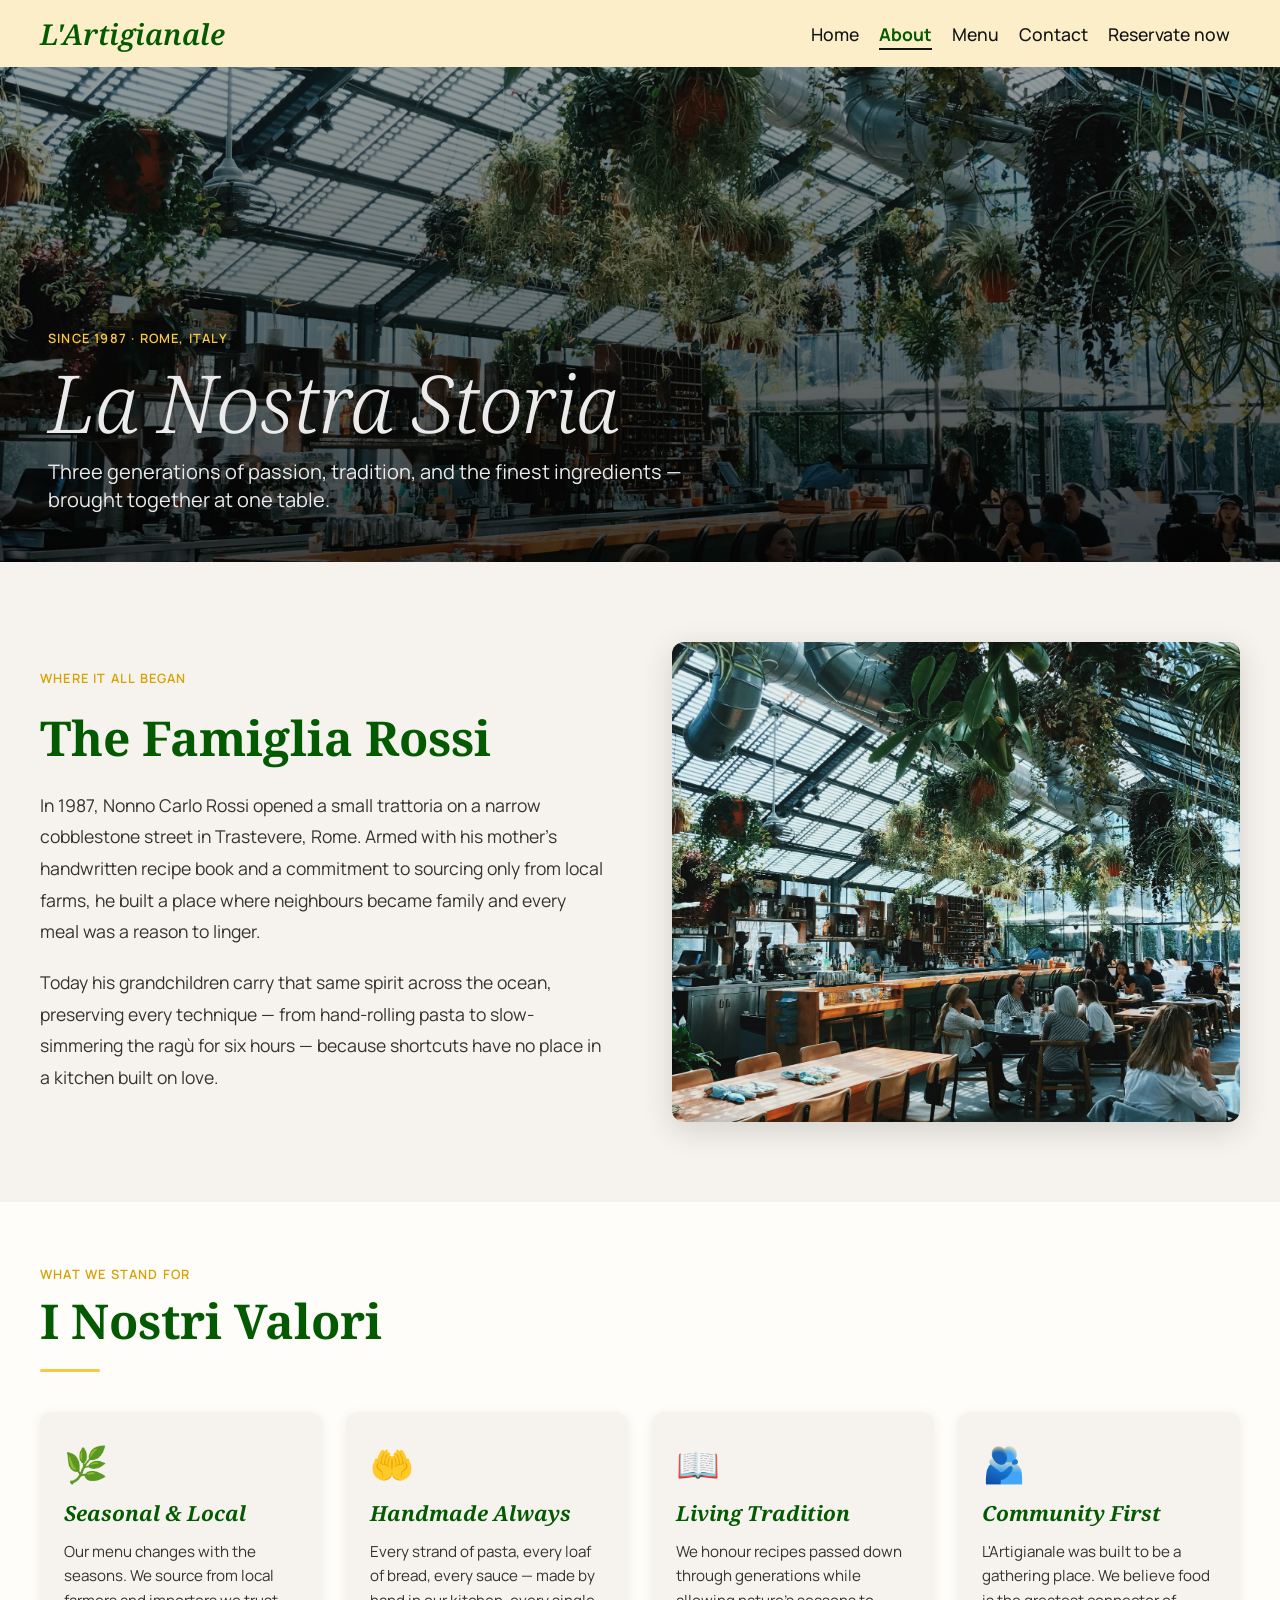
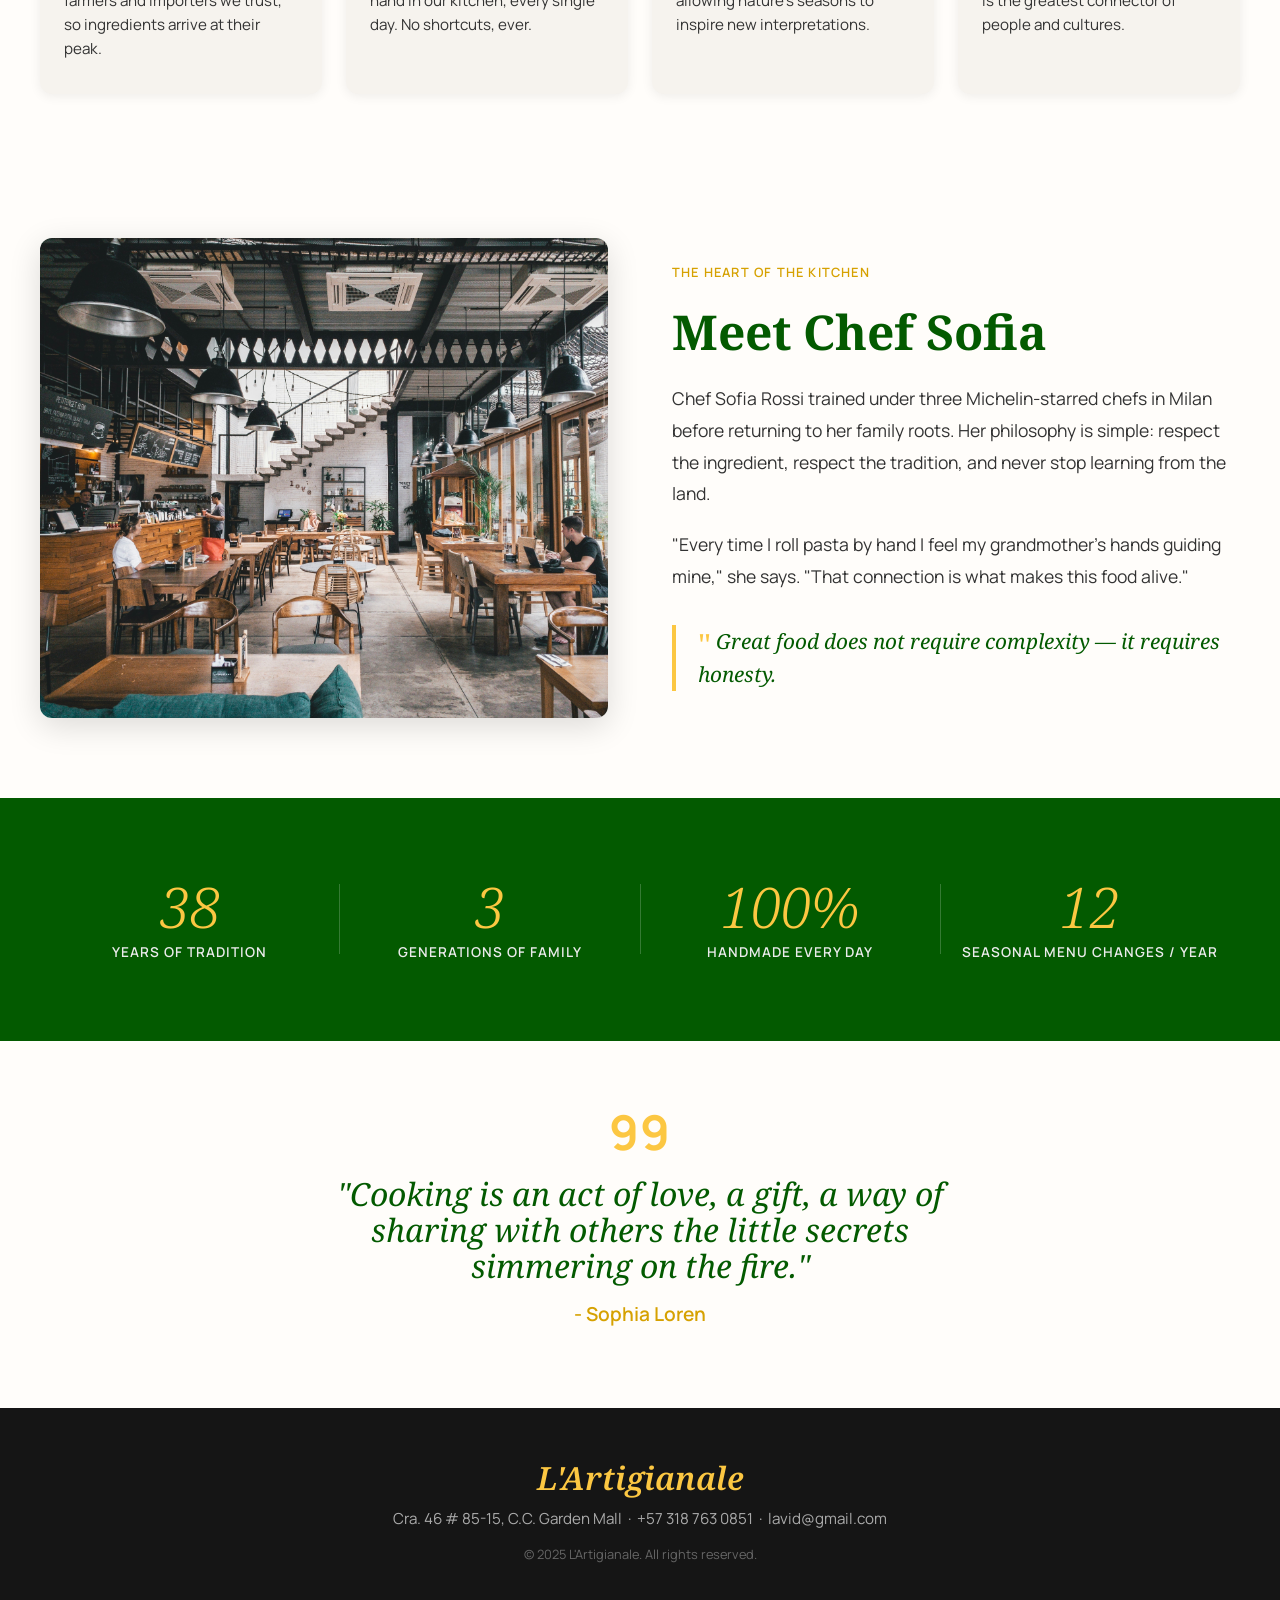
==== about.html @ 4d2dd6c3 "finalizado, falta resposive" ====
<!DOCTYPE html>
<html lang="en">

<head>
    <meta charset="UTF-8">
    <meta name="viewport" content="width=device-width, initial-scale=1.0">
    <link rel="shortcut icon" href="img/favicon.svg" type="image/x-icon">
    <link rel="stylesheet" href="./css/style.css">
    <link rel="stylesheet" href="./css/menu.css">
    <title>About — L'Artigianale</title>
</head>

<body>
    <header>
        <nav class="nav-container">
            <h2 class="logo">L'Artigianale</h2>
            <div class="navigation">
                <a class="navi" href="index.html">Home</a>
                <a class="navi active" href="about.html">About</a>
                <a class="navi" href="menu.html">Menu</a>
                <a class="navi" href="index.html#mostrar">Contact</a>
                <a class="navi" href="index.html#reservation">Reservate now</a>
            </div>
        </nav>

        <div class="page-hero about-hero">
            <div class="page-hero-content">
                <p class="slogan">Since 1987 · Rome, Italy</p>
                <h1 class="page-hero-title">La Nostra Storia</h1>
                <p class="hero-description">Three generations of passion, tradition, and the finest
                    ingredients — brought together at one table.</p>
            </div>
        </div>
    </header>

    <main>
        <section class="about-section">
            <div class="about-text-side">
                <p class="menu-slogan">Where It All Began</p>
                <h2 class="menu-title">The Famiglia Rossi</h2>
                <p class="about-body">In 1987, Nonno Carlo Rossi opened a small trattoria on a narrow cobblestone
                    street in Trastevere, Rome. Armed with his mother's handwritten recipe book and a
                    commitment to sourcing only from local farms, he built a place where neighbours
                    became family and every meal was a reason to linger.</p>
                <p class="about-body">Today his grandchildren carry that same spirit across the ocean,
                    preserving every technique — from hand-rolling pasta to slow-simmering the ragù
                    for six hours — because shortcuts have no place in a kitchen built on love.</p>
            </div>
            <div class="about-img-side">
                <img src="img/restaurant.jpg" alt="Interior of L'Artigianale" class="about-img">
            </div>
        </section>

        <section class="menu-section bg-alt">
            <div class="menu-category-header">
                <p class="menu-slogan">What We Stand For</p>
                <h2 class="menu-title">I Nostri Valori</h2>
                <div class="category-divider"></div>
            </div>

            <div class="values-grid">

                <div class="value-card">
                    <span class="value-icon">🌿</span>
                    <h3 class="value-title">Seasonal &amp; Local</h3>
                    <p class="value-desc">Our menu changes with the seasons. We source from local farmers and importers
                        we trust, so ingredients arrive at their peak.</p>
                </div>

                <div class="value-card">
                    <span class="value-icon">🤲</span>
                    <h3 class="value-title">Handmade Always</h3>
                    <p class="value-desc">Every strand of pasta, every loaf of bread, every sauce — made by hand in our
                        kitchen, every single day. No shortcuts, ever.</p>
                </div>

                <div class="value-card">
                    <span class="value-icon">📖</span>
                    <h3 class="value-title">Living Tradition</h3>
                    <p class="value-desc">We honour recipes passed down through generations while allowing nature's
                        seasons to inspire new interpretations.</p>
                </div>

                <div class="value-card">
                    <span class="value-icon">🫂</span>
                    <h3 class="value-title">Community First</h3>
                    <p class="value-desc">L'Artigianale was built to be a gathering place. We believe food is the
                        greatest connector of people and cultures.</p>
                </div>

            </div>
        </section>

        <section class="about-section reverse">
            <div class="about-text-side">
                <p class="menu-slogan">The Heart of the Kitchen</p>
                <h2 class="menu-title">Meet Chef Sofia</h2>
                <p class="about-body">Chef Sofia Rossi trained under three Michelin-starred chefs in Milan
                    before returning to her family roots. Her philosophy is simple: respect the ingredient,
                    respect the tradition, and never stop learning from the land.</p>
                <p class="about-body">"Every time I roll pasta by hand I feel my grandmother's hands guiding
                    mine," she says. "That connection is what makes this food alive."</p>
                <blockquote class="about-quote">
                    <span class="about-quote-mark">"</span>
                    Great food does not require complexity — it requires honesty.
                </blockquote>
            </div>
            <div class="about-img-side">
                <img src="img/hero.jpg" alt="Chef Sofia" class="about-img">
            </div>
        </section>

        <section class="stats-section">
            <div class="stat-item">
                <p class="stat-number">38</p>
                <p class="stat-label">Years of Tradition</p>
            </div>
            <div class="stat-divider"></div>
            <div class="stat-item">
                <p class="stat-number">3</p>
                <p class="stat-label">Generations of Family</p>
            </div>
            <div class="stat-divider"></div>
            <div class="stat-item">
                <p class="stat-number">100%</p>
                <p class="stat-label">Handmade Every Day</p>
            </div>
            <div class="stat-divider"></div>
            <div class="stat-item">
                <p class="stat-number">12</p>
                <p class="stat-label">Seasonal Menu Changes / Year</p>
            </div>
        </section>

        <section class="container-quote">
            <h2 class="distinctive">99</h2>
            <div class="quote-content">
                <h3 class="quote">"Cooking is an act of love, a gift, a way of sharing
                    with others the little secrets simmering on the fire."</h3>
                <p class="author">- Sophia Loren</p>
            </div>

    </main>

    <footer class="site-footer">
        <p class="footer-logo">L'Artigianale</p>
        <p class="footer-text">Cra. 46 # 85-15, C.C. Garden Mall &nbsp;·&nbsp; +57 318 763 0851 &nbsp;·&nbsp;
            lavid@gmail.com</p>
        <p class="footer-text footer-copy">© 2025 L'Artigianale. All rights reserved.</p>
    </footer>

</body>

</html>
---- css/style.css ----
@import url('https://fonts.googleapis.com/css2?family=Manrope:wght@200..800&family=Noto+Serif:ital,wght@0,100..900;1,100..900&display=swap');

* {
    margin: 0;
    padding: 0;
    box-sizing: border-box;
}

:root {
    --color-background: #F6F3EE;
    --color-background-2: #fffdfa;

    --color-primary: #035a00;
    --color-secondary: #fcc742;
    --color-asset: #d6a101;
    --color-text-1: #151515;
    --color-text-2: #333;
    --color-text-3: #ebebeb;

    --font-family: 'Noto Serif', sans-serif;
    --font-family-2: 'Manrope', serif;
}

header {
    display: flex;
    flex-direction: column;
    justify-content: start;
    align-items: start;
    height: fit-content;
}

/* Navigation Container */
.nav-container {
    display: flex;
    justify-content: space-between;
    align-items: center;
    width: 100%;
    background-color: #fcecc3e4;
    padding: 14px 40px;
}

.logo {
    font-family: var(--font-family);
    font-size: 1.8rem;
    font-style: italic;
    font-weight: 600;
    color: var(--color-primary);
    height: auto;
}

.navigation {
    display: flex;
    justify-content: center;
    align-items: center;
}

.navi {
    margin: 0 10px;
    color: var(--color-text-1);
    text-decoration: none;
    font-family: var(--font-family-2);
    font-size: 1.1rem;
    font-weight: 500;
    transition: all 0.2s ease-in-out;
    position: relative;
    scroll-behavior: smooth;
}

.navi::after {
    content: '';
    position: absolute;
    width: 0;
    height: 2px;
    bottom: -4px;
    left: 0;
    background-color: var(--color-text-1);
    transition: all 0.2s ease-in-out;
}

.navi:hover {
    color: var(--color-text-1);
}

.navi:hover::after {
    width: 100%;
}

/* Hero Section */
.section-hero {
    display: flex;
    justify-content: start;
    align-items: center;
    width: 100%;
    height: 80vh;
    background-image: linear-gradient(to bottom, rgba(0, 0, 0, 0.4), rgba(0, 0, 0, 0.7)),
        url(/img/hero.jpg);
    background-size: cover;
    background-repeat: no-repeat;
    background-position: center;
    position: relative;
}

.hero-content {
    display: flex;
    width: 768px;
    max-width: 768px;
    flex-direction: column;
    align-items: flex-start;
    padding: 3rem;
    flex: 1 0 0;
}

.slogan {
    color: var(--color-secondary);
    font-family: Manrope;
    font-size: 0.8rem;
    font-style: normal;
    font-weight: 600;
    line-height: 16px;
    /* 133.333% */
    letter-spacing: 1.2px;
    text-transform: uppercase;
}

.hero-title {
    color: var(--color-text-3);
    font-family: var(--font-family);
    font-size: 6rem;
    font-style: italic;
    font-weight: 300;
    line-height: 110px;
    /* 100% */
    letter-spacing: -1.2px;
}

.hero-description {
    font-family: var(--font-family-2);
    font-size: 20px;
    font-style: normal;
    font-weight: 400;
    line-height: 28px;
    color: var(--color-text-3);
}

.container-video {
    position: absolute;
    display: flex;
    flex-direction: column;
    justify-content: center;
    align-items: center;
    bottom: 4%;
    right: 16px;
    width: 300px;
    height: 180px;
}

.video {
    width: 100%;
    height: 100%;
    object-fit: cover;
    border-radius: 8px;
    box-shadow: 0 4px 8px rgba(0, 0, 0, 0.2);
    transition: transform 0.3s ease;
    cursor: pointer;
}

.video:hover {
    transform: scale(1.05);
}

.video-title {
    font-family: var(--font-family-2);
    margin-top: 10px;
    font-size: 1.1rem;
    font-weight: 500;
    color: var(--color-text-3);
}

main {
    display: flex;
    flex-direction: column;
    justify-content: start;
    align-items: center;
    width: 100%;

}

/*% Menu Preview */

.menu-preview {
    display: flex;
    flex-direction: column;
    width: 100%;
    background-color: var(--color-background);
    padding: 40px;
    gap: 5rem;
}

.container-menu-title {
    display: flex;
    height: 153px;
    flex-direction: column;
    align-items: flex-start;
    gap: .8rem;
}

.container-title {
    display: flex;
    flex-direction: column;
    align-items: flex-start;
    gap: 0.5rem;
}

.menu-slogan {
    font-family: var(--font-family-2);
    font-size: 0.8rem;
    font-style: normal;
    font-weight: 600;
    line-height: 16px;
    /* 133.333% */
    letter-spacing: 1.2px;
    text-transform: uppercase;
    color: var(--color-asset);
}

.menu-title {
    color: var(--color-primary);
    font-family: var(--font-family);
    font-size: 3rem;
}

.menu-description {
    font-family: var(--font-family-2);
    font-size: 1.2rem;
    font-style: normal;
    font-weight: 400;
    line-height: 28px;
    color: var(--color-text-1);
    max-width: 40ch;
}

/* Container for Menu Items */

.container-menu-items {
    display: inline-grid;
    row-gap: 32px;
    column-gap: 32px;
    align-self: stretch;
    grid-template-areas: "area1 area1 area1 area1 area1 area2 area2 area2 area2 area2"
        "area3 area3 area3 area4 area4 area4 area5 area5 area5 area5";
    grid-template-rows: 650px 230px;
    grid-template-columns: repeat(10, minmax(0, 1fr));
}

.feature-dish {
    display: flex;
    width: 100%;
    height: 100%;
    flex-direction: column;
    align-items: flex-start;
    gap: 4px;
    border-radius: 12px;
    box-shadow: 0 4px 8px rgba(0, 0, 0, 0.2);
}

.saucer-content {
    display: flex;
    flex-direction: column;
    gap: 8px;
    padding: 1rem;
}

.saucer-tittle {
    font-family: var(--font-family);
    font-size: 1.7rem;
    font-style: italic;
    font-weight: 400;
    color: var(--color-primary);
}

.price {
    font-family: var(--font-family);
    font-size: 1.3rem;
    font-weight: 600;
    color: var(--color-asset);
}

.saucer-descripcion {
    font-family: var(--font-family-2);
    font-size: 1.3rem;
    font-style: normal;
    font-weight: 400;
    line-height: 28px;
    color: var(--color-text-1);
}

.saucer-img {
    width: 100%;
    flex: 1;
    min-height: 0;
    object-fit: cover;
    aspect-ratio: 16/9;
    border-radius: 0 0 12px 12px;
}

.img-eggs {
    border-radius: 12px 12px 0 0;
}

.salmon {
    grid-area: area1;
    background: var(--color-background-2);
}

.eggs {
    grid-area: area2;
    flex-direction: column-reverse;
    background: #E5E2DD;
}

.pasta {
    background: #E5E2DD;
    border-radius: 12px;
    padding: 1.2rem 1rem;
    grid-area: area3;
}

.Lasagna {
    background: var(--color-primary);
    justify-content: start;
    border-radius: 12px;
    padding: 1.2rem 1rem;
    grid-area: area4;
    box-shadow: 0 4px 8px rgba(2, 75, 0, 0.4);
}

.dest {
    color: var(--color-secondary);
}

.white {
    color: var(--color-text-3);
}

.cal {
    color: var(--color-secondary);
}

.waffle {
    background: #E5E2DD;
    border-radius: 12px;
    padding: 1.2rem 1rem;
    grid-area: area5;
}

/*% quote */
.container-quote {
    background: var(--color-background-2);
    display: flex;
    padding: 80px 40px;
    flex-direction: column;
    align-items: center;
    gap: 2rem;
    align-self: stretch;
}

.distinctive {
    color: var(--color-secondary);
    font-family: var(--font-family-2);
    font-size: 3rem;
    font-style: normal;
    font-weight: 700;
    line-height: 1.4rem;
    letter-spacing: 1.2px;
    text-transform: uppercase;
}

.quote-content {
    display: flex;
    flex-direction: column;
    align-items: center;
    gap: 1rem;
    max-width: 80ch;
    text-align: center;
}

.quote {
    font-family: var(--font-family);
    font-size: 2rem;
    font-style: italic;
    font-weight: 400;
    line-height: 36px;
    color: var(--color-primary);
}

.author {
    font-family: var(--font-family-2);
    font-size: 1.2rem;
    font-style: normal;
    font-weight: 600;
    line-height: 28px;
    color: var(--color-asset);
}

/* Contact Section */
.contact {
    display: flex;
    width: 100%;
    background-color: var(--color-background);
    padding: 3rem;
    justify-content: space-between;
}

.info {
    color: var(--color-text-1);
    display: flex;
    flex-direction: column;
    padding: 1rem;
    gap: .8rem;
    width: 100%;
    background: var(--color-background-2);
    border-radius: 8px 0 0 8px;
    border: 1px solid #ccc;
}

.contact-title {
    font-family: var(--font-family);
    font-size: 1.5rem;
    font-style: italic;
    font-weight: 600;
    line-height: 16px;
    /* 133.333% */
    letter-spacing: 1.2px;
    text-transform: uppercase;
    color: var(--color-primary);
    padding-top: 1rem;
}

.call {
    background-color: var(--color-primary);
    border-radius: 0;
}

.info-contact {
    display: flex;
    flex-direction: column;
    margin-top: 32px;
    gap: 0.8rem;
}

.label-form {
    font-family: var(--font-family-2);
    font-size: 1rem;
    font-style: normal;
    font-weight: 500;
    line-height: 28px;
    color: var(--color-text-1);
    margin-bottom: 0.5rem;
}

.highlight {
    border-radius: 10px;
    padding: 0.5rem 1rem;
    border: 1px solid var(--color-text-1);
    background-color: transparent;
    color: var(--color-text-1);
    font-family: var(--font-family-2);
    font-size: 1rem;
}

.btn {
    background-color: var(--color-background);
    color: var(--color-text-1);
    font-family: var(--font-family-2);
    font-size: 1rem;
    font-weight: 500;
    border: 1px solid var(--color-text-1);
    cursor: pointer;
    transition: background-color 0.3s ease;
}

.btn:hover {
    background-color: var(--color-secondary);
}

.title-call {
    color: var(--color-secondary);
}

.campo {
    display: flex;
    flex-direction: column;
    margin: 1rem 0;
    border-radius: 1rem;
}

.otro {
    display: flex;
    justify-content: start;
    align-items: center;
    gap: .5rem;
    margin: 1.5rem 0;
}

.iconos {
    width: 2rem;
    height: 2rem;
}

.text-icon {
    font-family: var(--font-family-2);
    font-size: 1.2rem;
    font-style: normal;
    font-weight: 500;
    line-height: 28px;
    color: var(--color-text-3);
}

.maps {
    padding: 0;
    border: 0;
}

.reservation {
    width: 100%;
    padding: 0.5rem 1rem;
    border-radius: 0 8px 8px 0;
}

.asao {
    width: 20rem;
    height: 28rem;
    border-radius: 8px 0 0 8px;
    align-self: center;
}


.footer-logo {
    font-family: var(--font-family);
    font-size: 2rem;
    font-style: italic;
    font-weight: 600;
    color: var(--color-secondary);
}

.footer-text {
    font-family: var(--font-family-2);
    font-size: 0.95rem;
    color: #aaa;
}

.footer-copy {
    font-size: 0.8rem;
    color: #666;
    margin-top: 0.4rem;
}

.site-footer {
    background-color: #151515;
    display: flex;
    flex-direction: column;
    align-items: center;
    gap: 0.6rem;
    padding: 3rem 40px;
    text-align: center;
}
---- css/menu.css ----
.navi.active {
    color: var(--color-primary);
    font-weight: 700;
}
.navi.active::after {
    width: 100%;
}

.page-hero {
    display: flex;
    align-items: flex-end;
    width: 100%;
    height: 55vh;
    background-image: linear-gradient(to bottom, rgba(0,0,0,0.35), rgba(0,0,0,0.7)),
        url(../img/hero.jpg);
    background-size: cover;
    background-position: center;
    padding: 3rem;
}

.about-hero {
    background-image: linear-gradient(to bottom, rgba(0,0,0,0.35), rgba(0,0,0,0.72)),
        url(../img/restaurant.jpg);
}

.page-hero-content {
    display: flex;
    flex-direction: column;
    gap: 1rem;
    max-width: 700px;
}

.page-hero-title {
    color: var(--color-text-3);
    font-family: var(--font-family);
    font-size: 5rem;
    font-style: italic;
    font-weight: 300;
    letter-spacing: -1px;
    line-height: 1;
}

.menu-section {
    width: 100%;
    padding: 4rem 40px;
    background-color: var(--color-background);
}

.menu-section.bg-alt {
    background-color: var(--color-background-2);
}

.menu-category-header {
    margin-bottom: 2.5rem;
    display: flex;
    flex-direction: column;
    gap: 0.4rem;
}

.category-divider {
    width: 60px;
    height: 3px;
    background-color: var(--color-secondary);
    margin-top: 0.6rem;
    border-radius: 2px;
}

.menu-grid {
    display: grid;
    grid-template-columns: repeat(2, 1fr);
    gap: 24px;
}

.menu-item {
    display: flex;
    flex-direction: column;
    background-color: var(--color-background-2);
    border-radius: 12px;
    box-shadow: 0 2px 12px rgba(0,0,0,0.08);
    overflow: hidden;
    transition: transform 0.25s ease, box-shadow 0.25s ease;
    position: relative;
}

.menu-item:hover {
    transform: translateY(-4px);
    box-shadow: 0 8px 24px rgba(0,0,0,0.14);
}

.menu-item.no-img {
    justify-content: center;
    min-height: 180px;
}

.menu-item-img-wrap {
    width: 100%;
    height: 220px;
    overflow: hidden;
}

.menu-item-img {
    width: 100%;
    height: 100%;
    object-fit: cover;
    transition: transform 0.4s ease;
}

.menu-item:hover .menu-item-img {
    transform: scale(1.04);
}

.menu-item-body {
    display: flex;
    flex-direction: column;
    gap: 0.6rem;
    padding: 1.2rem 1.4rem;
    flex: 1;
}

.menu-item-top {
    display: flex;
    justify-content: space-between;
    align-items: baseline;
    gap: 1rem;
}

.menu-item-title {
    font-family: var(--font-family);
    font-size: 1.5rem;
    font-style: italic;
    font-weight: 400;
    color: var(--color-primary);
}

.menu-item-price {
    font-family: var(--font-family);
    font-size: 1.3rem;
    font-weight: 600;
    color: var(--color-asset);
    white-space: nowrap;
}

.menu-item-desc {
    font-family: var(--font-family-2);
    font-size: 0.95rem;
    line-height: 1.6;
    color: var(--color-text-2);
}

.menu-item-tags {
    display: flex;
    flex-wrap: wrap;
    gap: 0.4rem;
    margin-top: 0.4rem;
}

.tag {
    font-family: var(--font-family-2);
    font-size: 0.7rem;
    font-weight: 700;
    letter-spacing: 0.8px;
    text-transform: uppercase;
    padding: 3px 10px;
    border-radius: 20px;
    background-color: var(--color-primary);
    color: var(--color-secondary);
}

.tag-light {
    background-color: #e8ede8;
    color: var(--color-primary);
}

.featured-item {
    border: 2px solid var(--color-secondary);
}

.featured-badge {
    position: absolute;
    top: 14px;
    right: 14px;
    background-color: var(--color-secondary);
    color: var(--color-primary);
    font-family: var(--font-family-2);
    font-size: 0.7rem;
    font-weight: 800;
    letter-spacing: 1px;
    text-transform: uppercase;
    padding: 4px 12px;
    border-radius: 20px;
    z-index: 1;
}

.about-section {
    display: flex;
    gap: 4rem;
    align-items: center;
    padding: 5rem 40px;
    background-color: var(--color-background);
    width: 100%;
}

.about-section.reverse {
    background-color: var(--color-background-2);
    flex-direction: row-reverse;
}

.about-text-side {
    flex: 1;
    display: flex;
    flex-direction: column;
    gap: 1.2rem;
}

.about-img-side {
    flex: 1;
    height: 480px;
    border-radius: 12px;
    overflow: hidden;
    box-shadow: 0 8px 32px rgba(0,0,0,0.14);
}

.about-img {
    width: 100%;
    height: 100%;
    object-fit: cover;
    transition: transform 0.5s ease;
}

.about-img-side:hover .about-img {
    transform: scale(1.03);
}

.about-body {
    font-family: var(--font-family-2);
    font-size: 1.1rem;
    line-height: 1.8;
    color: var(--color-text-2);
    max-width: 52ch;
}

.about-quote {
    margin-top: 0.8rem;
    padding-left: 1.4rem;
    border-left: 4px solid var(--color-secondary);
    font-family: var(--font-family);
    font-size: 1.3rem;
    font-style: italic;
    color: var(--color-primary);
    line-height: 1.6;
}

.about-quote-mark {
    font-size: 2rem;
    line-height: 0;
    vertical-align: -0.5rem;
    color: var(--color-secondary);
    font-style: normal;
}

.values-grid {
    display: grid;
    grid-template-columns: repeat(4, 1fr);
    gap: 24px;
}

.value-card {
    background-color: var(--color-background);
    border-radius: 12px;
    padding: 2rem 1.5rem;
    display: flex;
    flex-direction: column;
    gap: 0.8rem;
    box-shadow: 0 2px 12px rgba(0,0,0,0.07);
    transition: transform 0.25s ease;
}

.value-card:hover {
    transform: translateY(-4px);
}

.value-icon {
    font-size: 2.2rem;
}

.value-title {
    font-family: var(--font-family);
    font-size: 1.3rem;
    font-style: italic;
    color: var(--color-primary);
}

.value-desc {
    font-family: var(--font-family-2);
    font-size: 0.95rem;
    line-height: 1.6;
    color: var(--color-text-2);
}

.stats-section {
    display: flex;
    justify-content: center;
    align-items: center;
    gap: 0;
    background-color: var(--color-primary);
    padding: 4rem 40px;
    width: 100%;
}

.stat-item {
    flex: 1;
    text-align: center;
    padding: 1rem;
}

.stat-number {
    font-family: var(--font-family);
    font-size: 3.5rem;
    font-style: italic;
    font-weight: 300;
    color: var(--color-secondary);
    line-height: 1;
}

.stat-label {
    font-family: var(--font-family-2);
    font-size: 0.85rem;
    font-weight: 600;
    letter-spacing: 1px;
    text-transform: uppercase;
    color: var(--color-text-3);
    margin-top: 0.6rem;
}

.stat-divider {
    width: 1px;
    height: 70px;
    background-color: rgba(255,255,255,0.2);
    flex-shrink: 0;
}

.site-footer {
    background-color: #151515;
    display: flex;
    flex-direction: column;
    align-items: center;
    gap: 0.6rem;
    padding: 3rem 40px;
    text-align: center;
}

.footer-logo {
    font-family: var(--font-family);
    font-size: 2rem;
    font-style: italic;
    font-weight: 600;
    color: var(--color-secondary);
}

.footer-text {
    font-family: var(--font-family-2);
    font-size: 0.95rem;
    color: #aaa;
}

.footer-copy {
    font-size: 0.8rem;
    color: #666;
    margin-top: 0.4rem;
}

@media (max-width: 900px) {
    .menu-grid {
        grid-template-columns: 1fr;
    }
    .values-grid {
        grid-template-columns: repeat(2, 1fr);
    }
    .about-section,
    .about-section.reverse {
        flex-direction: column;
    }
    .about-img-side {
        width: 100%;
        height: 320px;
    }
    .page-hero-title {
        font-size: 3.5rem;
    }
    .stats-section {
        flex-wrap: wrap;
        gap: 2rem;
    }
    .stat-divider {
        display: none;
    }
}

@media (max-width: 600px) {
    .values-grid {
        grid-template-columns: 1fr;
    }
    .page-hero {
        padding: 2rem;
        height: auto;
        min-height: 45vh;
    }
    .page-hero-title {
        font-size: 2.8rem;
    }
    .menu-section,
    .about-section {
        padding: 3rem 20px;
    }
}
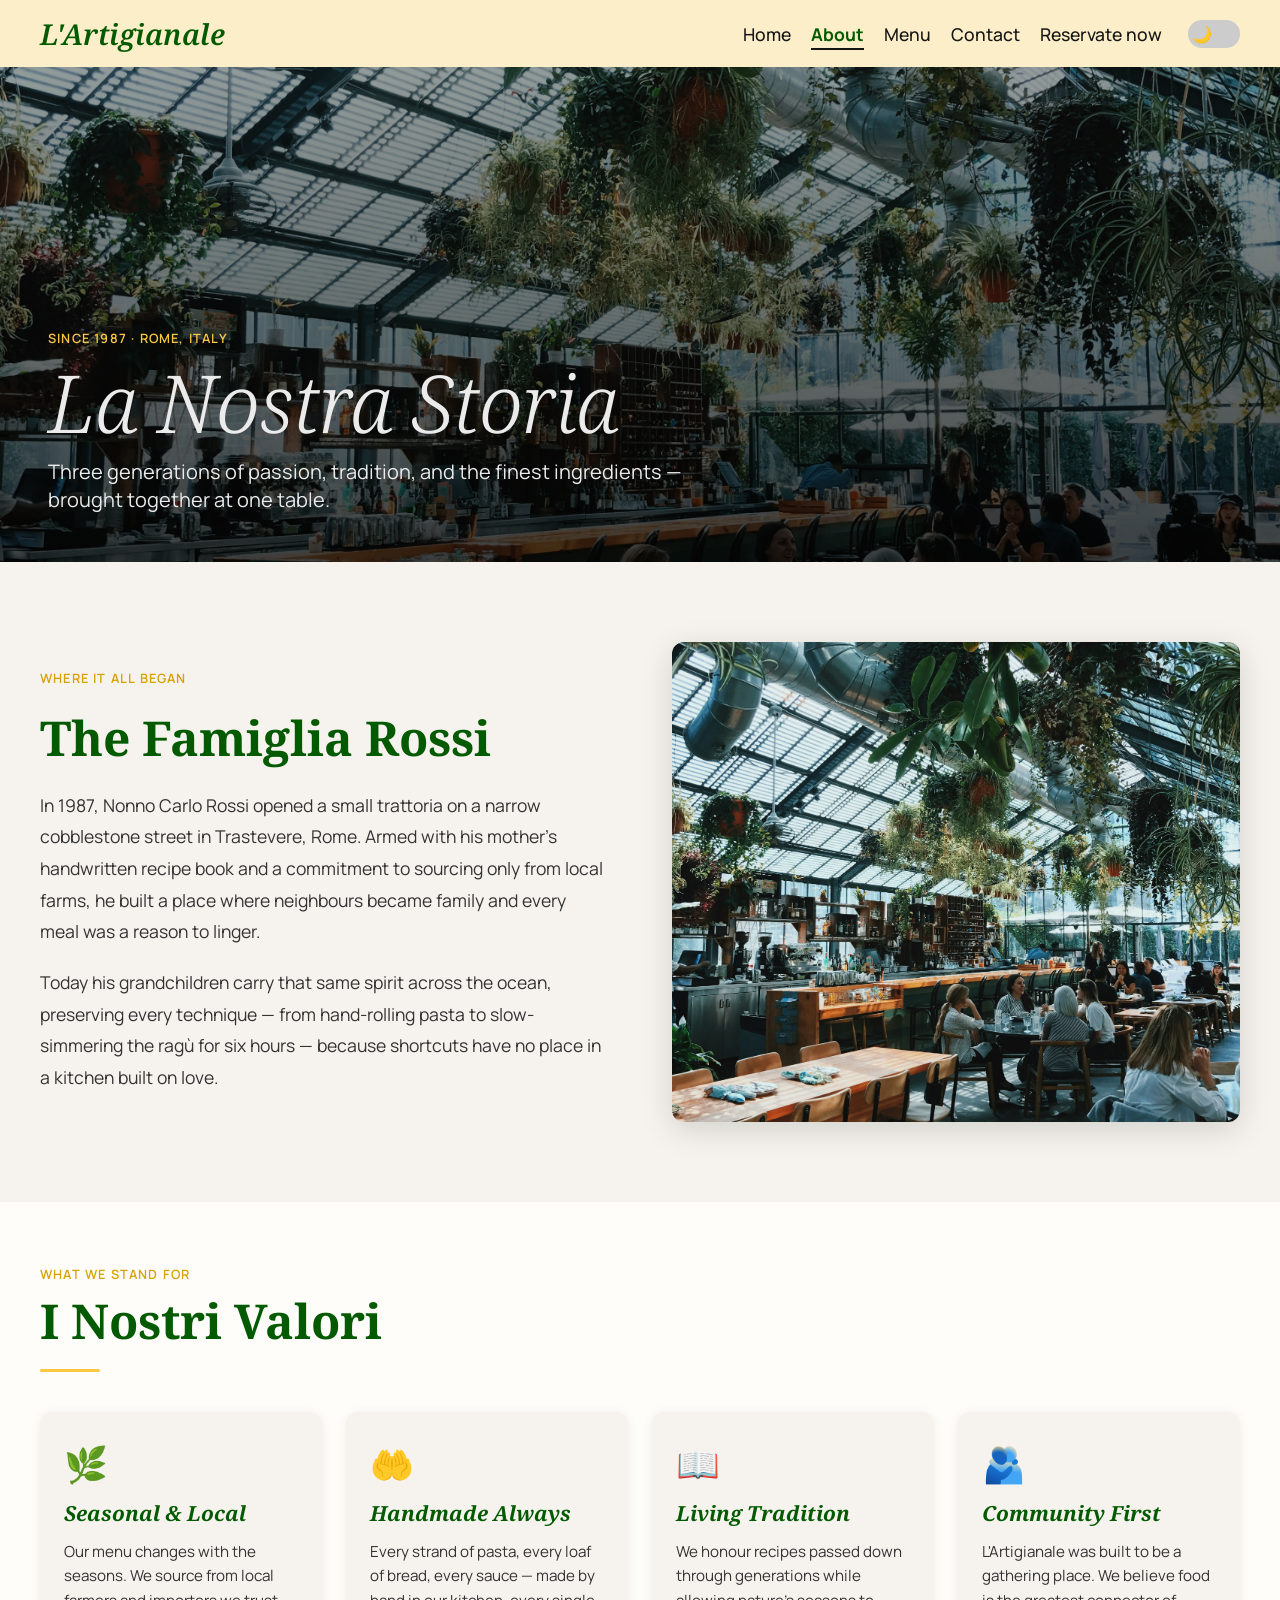
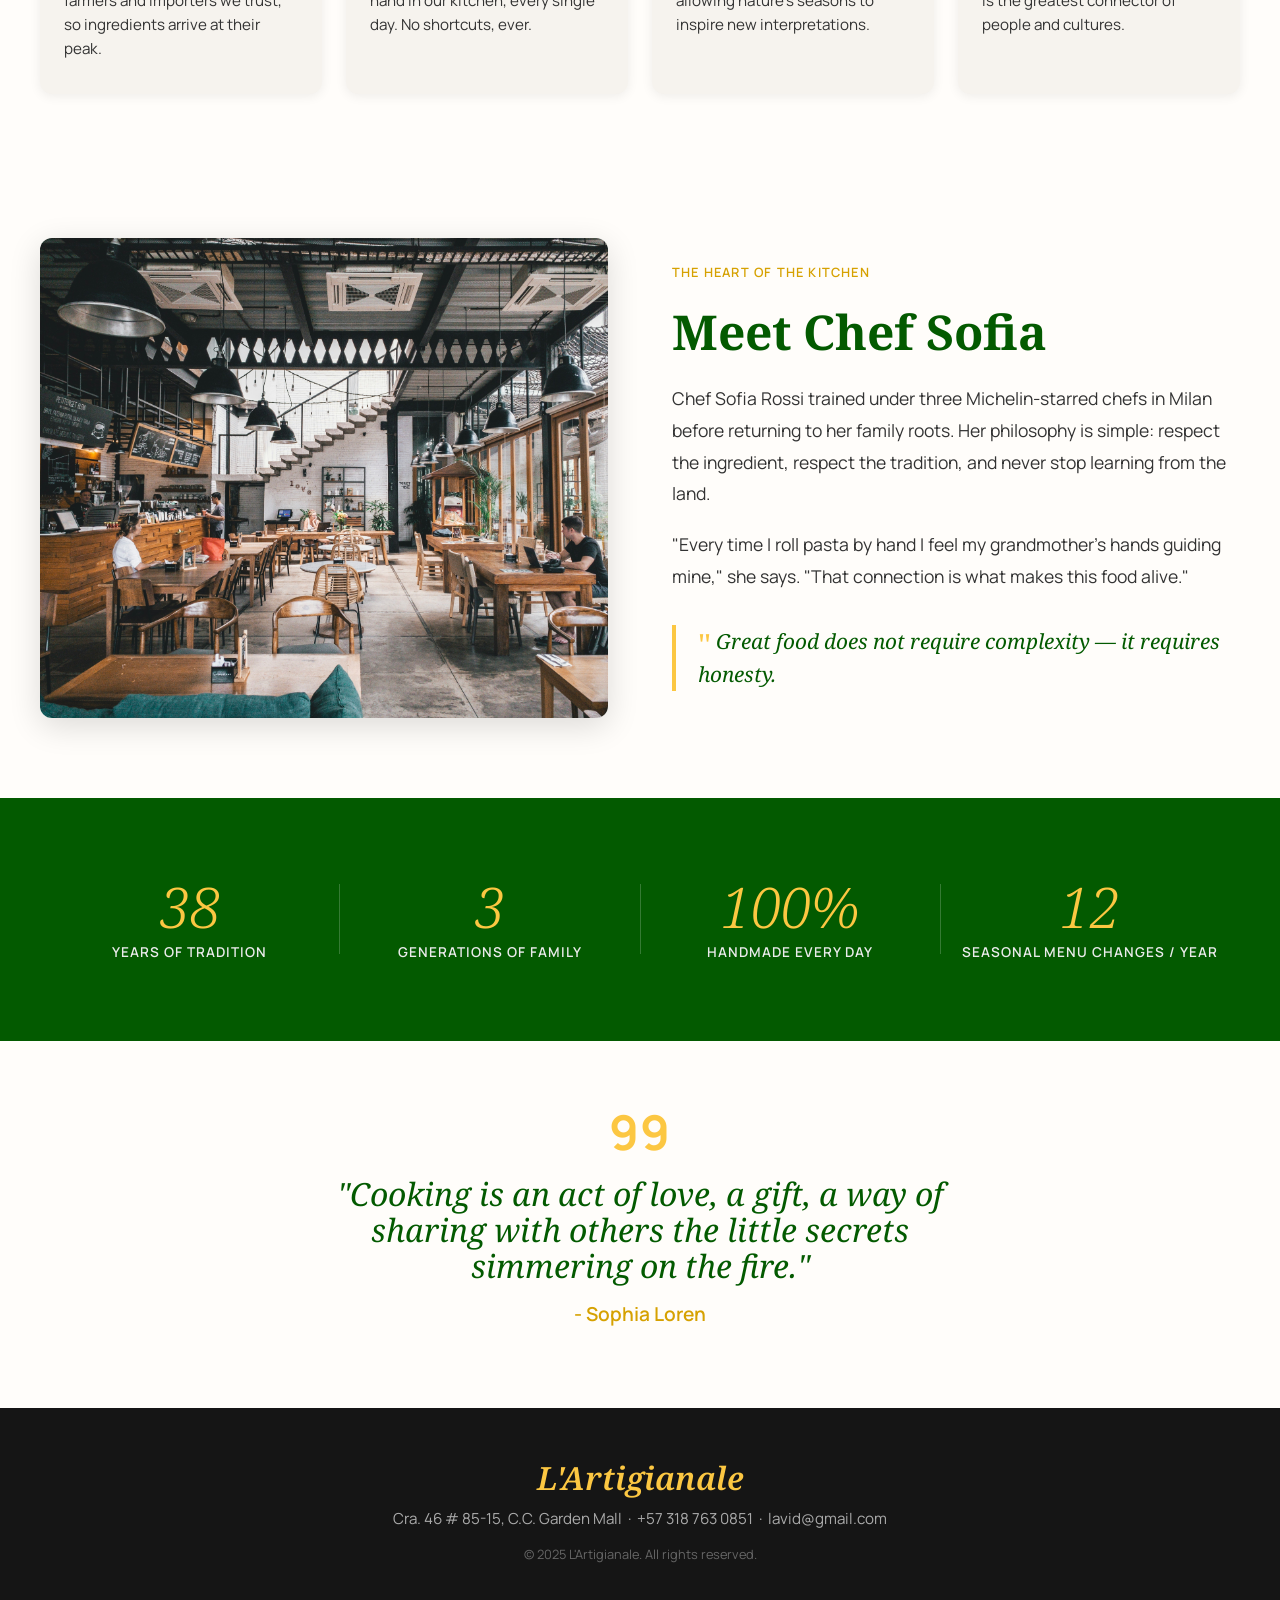
==== commit 0e05fdd6: "pages oscuras" ====
--- a/about.html
+++ b/about.html
@@ -20,6 +20,10 @@
                 <a class="navi" href="menu.html">Menu</a>
                 <a class="navi" href="index.html#mostrar">Contact</a>
                 <a class="navi" href="index.html#reservation">Reservate now</a>
+                <label class="theme-switch">
+                <input type="checkbox" id="theme-toggle">
+                <span class="slider"></span>
+                </label>
             </div>
         </nav>
 
--- a/css/style.css
+++ b/css/style.css
@@ -16,11 +16,62 @@
     --color-text-1: #151515;
     --color-text-2: #333;
     --color-text-3: #ebebeb;
+    --color-text-hero: #ebebeb;
+    --color-text-menu: #151515;
+    --color-text-lasagna: #ebebeb;
 
     --font-family: 'Noto Serif', sans-serif;
     --font-family-2: 'Manrope', serif;
 }
-
+[data-theme="dark"] {
+    --color-background: #1a1a1a;
+    --color-background-2: #111010;
+    --color-text-1: #ffffff;
+    --color-text-2: #cfcfcf;
+    --color-text-3: #272626;
+    --color-text-hero: #ebebeb;
+    --color-primary: #4caf50;
+    --color-text-menu: #151515;
+    --color-text-lasagna: #151515;
+
+}
+
+.theme-switch {
+    position: relative;
+    width: 52px;
+    height: 28px;
+    margin-left: 16px;
+}
+
+.theme-switch input { display: none; }
+
+.slider {
+    position: absolute;
+    inset: 0;
+    background-color: #ccc;
+    border-radius: 20px;
+    cursor: pointer;
+    transition: 0.3s;
+}
+
+.slider::after {
+    content: "🌙";
+    position: absolute;
+    left: 4px;
+    top: 50%;
+    transform: translateY(-50%);
+    font-size: 16px;
+    transition: 0.4s;
+}
+
+input:checked + .slider {
+    background-color: #333;
+}
+
+input:checked + .slider::after {
+    content: "☀️";
+    left: 28px;
+}
 header {
     display: flex;
     flex-direction: column;
@@ -56,7 +107,7 @@
 
 .navi {
     margin: 0 10px;
-    color: var(--color-text-1);
+    color: var(--color-text-menu);
     text-decoration: none;
     font-family: var(--font-family-2);
     font-size: 1.1rem;
@@ -73,12 +124,12 @@
     height: 2px;
     bottom: -4px;
     left: 0;
-    background-color: var(--color-text-1);
+    background-color: var(--color-text-menu);
     transition: all 0.2s ease-in-out;
 }
 
 .navi:hover {
-    color: var(--color-text-1);
+    color: var(--color-text-menu);
 }
 
 .navi:hover::after {
@@ -93,7 +144,7 @@
     width: 100%;
     height: 80vh;
     background-image: linear-gradient(to bottom, rgba(0, 0, 0, 0.4), rgba(0, 0, 0, 0.7)),
-        url(/img/hero.jpg);
+        url(../img/hero.jpg);
     background-size: cover;
     background-repeat: no-repeat;
     background-position: center;
@@ -123,7 +174,7 @@
 }
 
 .hero-title {
-    color: var(--color-text-3);
+    color: var(--color-text-hero);
     font-family: var(--font-family);
     font-size: 6rem;
     font-style: italic;
@@ -139,7 +190,7 @@
     font-style: normal;
     font-weight: 400;
     line-height: 28px;
-    color: var(--color-text-3);
+    color: var(--color-text-hero);
 }
 
 .container-video {
@@ -248,7 +299,7 @@
     align-self: stretch;
     grid-template-areas: "area1 area1 area1 area1 area1 area2 area2 area2 area2 area2"
         "area3 area3 area3 area4 area4 area4 area5 area5 area5 area5";
-    grid-template-rows: 650px 230px;
+    grid-template-rows: 650px auto;
     grid-template-columns: repeat(10, minmax(0, 1fr));
 }
 
@@ -291,7 +342,7 @@
     font-style: normal;
     font-weight: 400;
     line-height: 28px;
-    color: var(--color-text-1);
+    color: var(--color-text-menu);
 }
 
 .saucer-img {
@@ -339,7 +390,7 @@
 }
 
 .white {
-    color: var(--color-text-3);
+    color: var(--color-text-lasagna);
 }
 
 .cal {
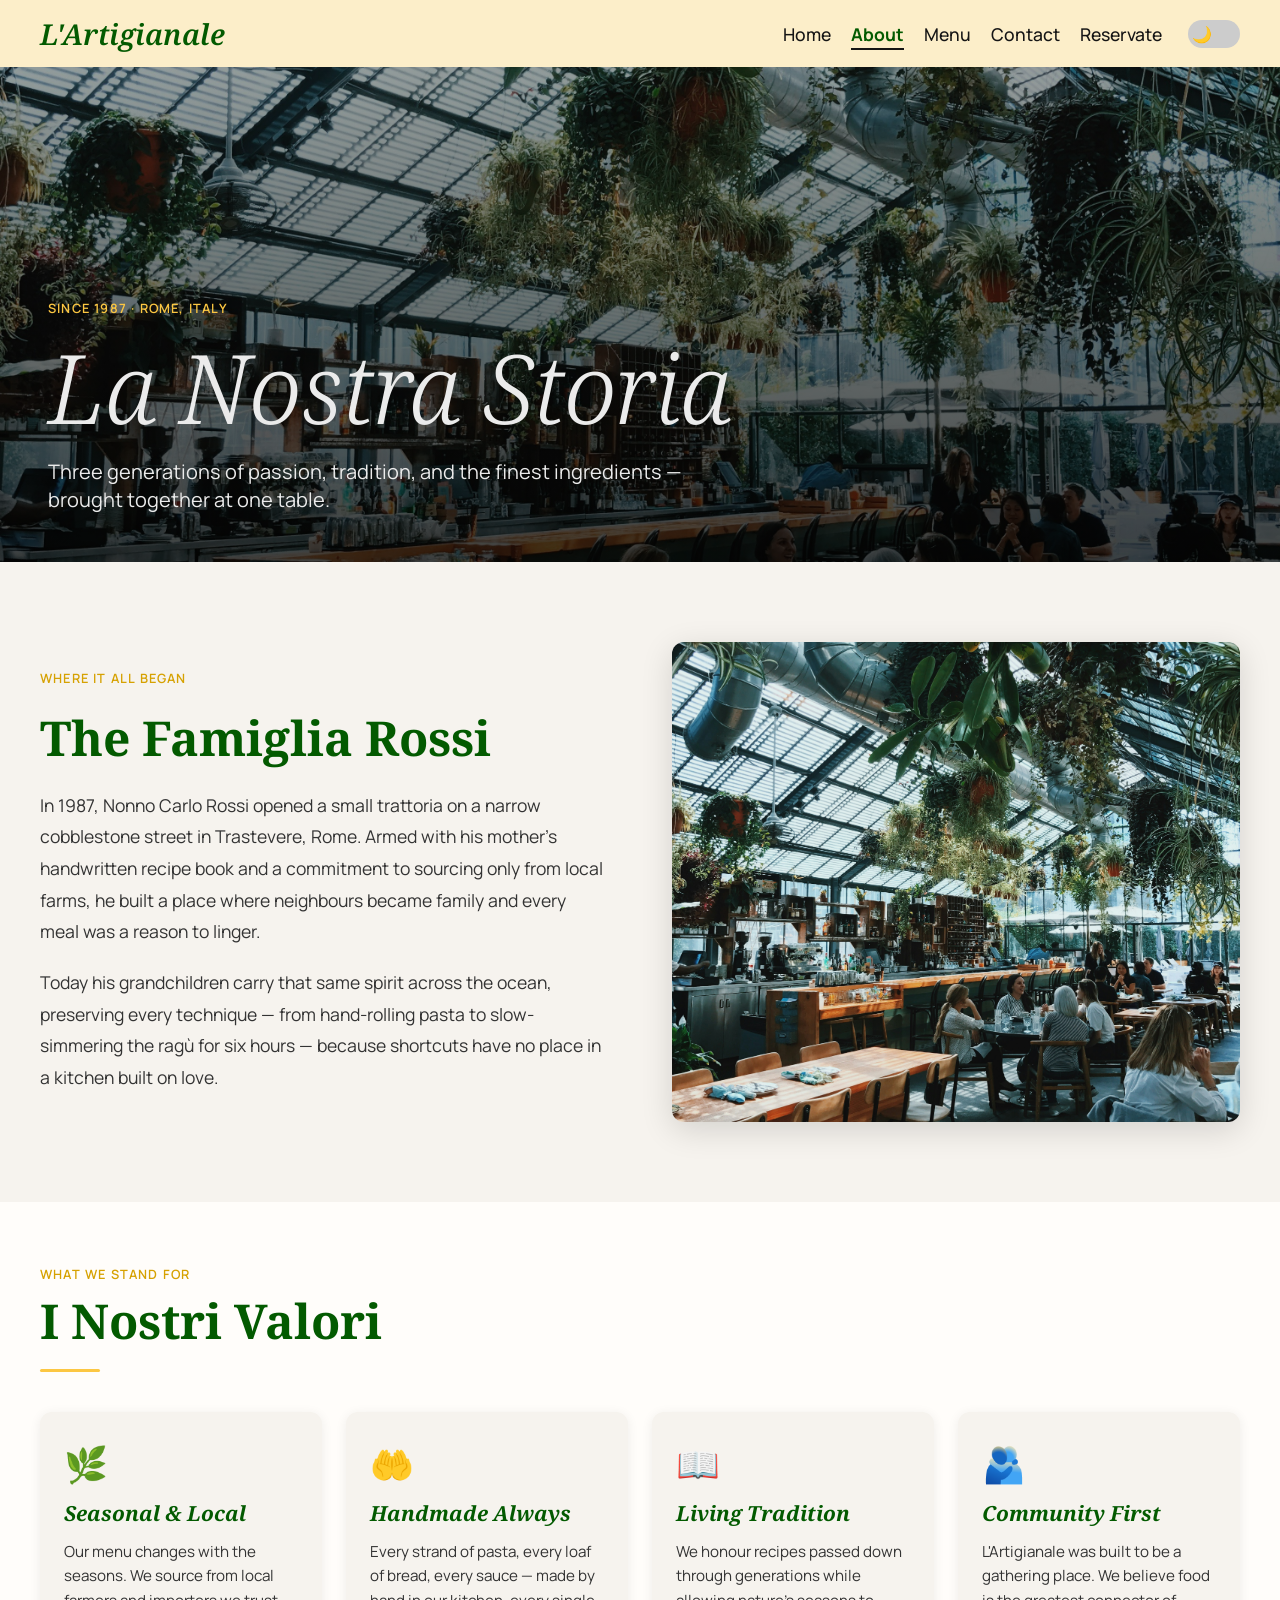
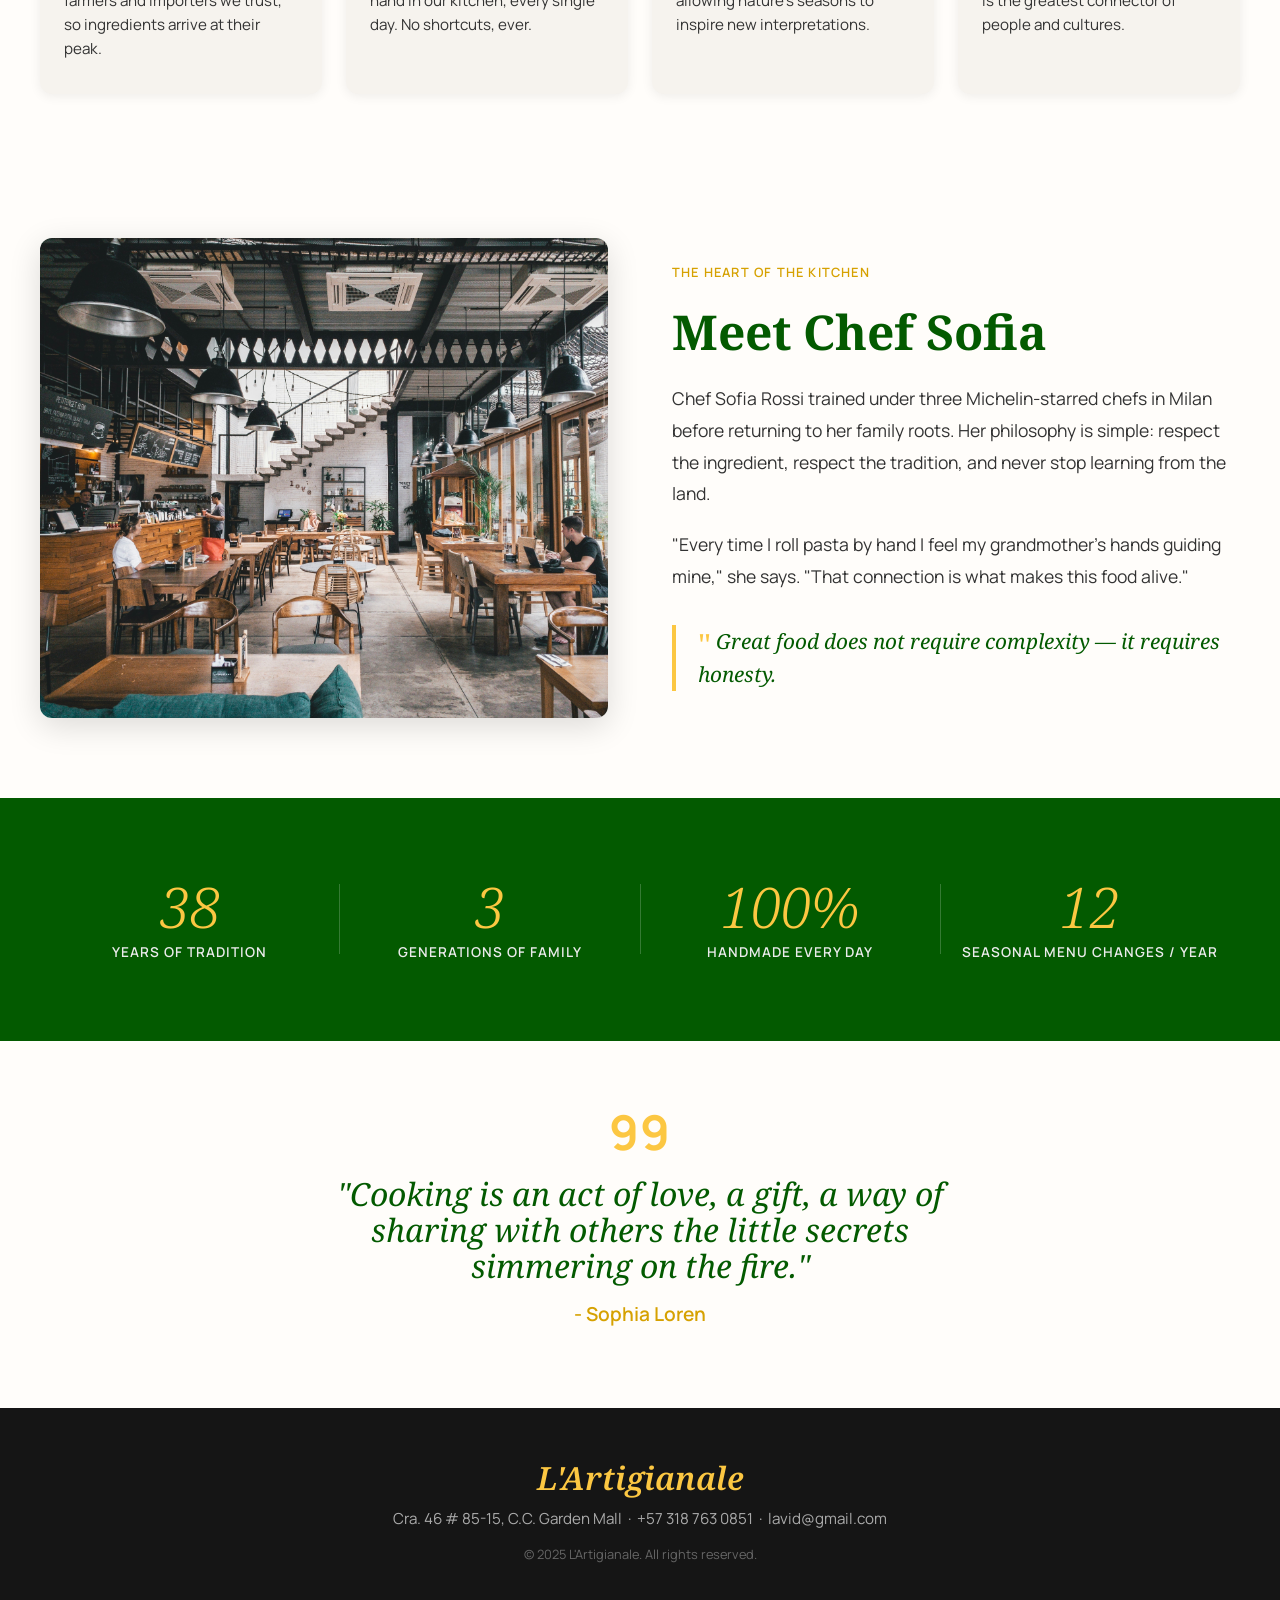
==== commit 7d62790d: "finish" ====
--- a/about.html
+++ b/about.html
@@ -19,10 +19,10 @@
                 <a class="navi active" href="about.html">About</a>
                 <a class="navi" href="menu.html">Menu</a>
                 <a class="navi" href="index.html#mostrar">Contact</a>
-                <a class="navi" href="index.html#reservation">Reservate now</a>
+                <a class="navi" href="index.html#reservation">Reservate</a>
                 <label class="theme-switch">
-                <input type="checkbox" id="theme-toggle">
-                <span class="slider"></span>
+                    <input type="checkbox" id="theme-toggle">
+                    <span class="slider"></span>
                 </label>
             </div>
         </nav>
@@ -30,7 +30,7 @@
         <div class="page-hero about-hero">
             <div class="page-hero-content">
                 <p class="slogan">Since 1987 · Rome, Italy</p>
-                <h1 class="page-hero-title">La Nostra Storia</h1>
+                <h1 class="hero-title">La Nostra Storia</h1>
                 <p class="hero-description">Three generations of passion, tradition, and the finest
                     ingredients — brought together at one table.</p>
             </div>
@@ -155,4 +155,24 @@
 
 </body>
 
+<script>
+    const toggle = document.getElementById('theme-toggle');
+
+    toggle.addEventListener('change', () => {
+        if (toggle.checked) {
+            document.documentElement.setAttribute('data-theme', 'dark');
+            localStorage.setItem('theme', 'dark');
+        } else {
+            document.documentElement.removeAttribute('data-theme');
+            localStorage.setItem('theme', 'light');
+        }
+    });
+
+    // Recordar preferencia al recargar
+    if (localStorage.getItem('theme') === 'dark') {
+        document.documentElement.setAttribute('data-theme', 'dark');
+        toggle.checked = true;
+    }
+</script>
+
 </html>
--- a/css/style.css
+++ b/css/style.css
@@ -23,6 +23,7 @@
     --font-family: 'Noto Serif', sans-serif;
     --font-family-2: 'Manrope', serif;
 }
+
 [data-theme="dark"] {
     --color-background: #1a1a1a;
     --color-background-2: #111010;
@@ -43,7 +44,9 @@
     margin-left: 16px;
 }
 
-.theme-switch input { display: none; }
+.theme-switch input {
+    display: none;
+}
 
 .slider {
     position: absolute;
@@ -64,14 +67,15 @@
     transition: 0.4s;
 }
 
-input:checked + .slider {
+input:checked+.slider {
     background-color: #333;
 }
 
-input:checked + .slider::after {
+input:checked+.slider::after {
     content: "☀️";
     left: 28px;
 }
+
 header {
     display: flex;
     flex-direction: column;
@@ -360,7 +364,7 @@
 
 .salmon {
     grid-area: area1;
-    background: var(--color-background-2);
+    background: #fffdfa;
 }
 
 .eggs {
@@ -572,17 +576,22 @@
     border: 0;
 }
 
+.cont-book {
+    justify-content: center;
+}
+
 .reservation {
-    width: 100%;
+    width: 30%;
     padding: 0.5rem 1rem;
     border-radius: 0 8px 8px 0;
 }
 
 .asao {
-    width: 20rem;
+    width: 40%;
     height: 28rem;
     border-radius: 8px 0 0 8px;
-    align-self: center;
+    min-height: 0;
+    object-fit: cover;
 }
 
 
@@ -614,4 +623,175 @@
     gap: 0.6rem;
     padding: 3rem 40px;
     text-align: center;
+}
+
+@media screen and (max-width: 768px) {
+    .theme-switch {
+        height: 1rem;
+        width: 2rem;
+        margin-left: 4px;
+    }
+
+    .slider::after {
+        font-size: .4rem;
+    }
+
+    .logo {
+        font-size: 1rem;
+    }
+
+    .navi {
+        font-size: .9rem;
+        margin: 6px;
+
+    }
+
+    .hero-content {
+        padding: 0 1.5rem;
+
+    }
+
+    .slogan {
+        font-size: .7rem;
+    }
+
+    .hero-title {
+        font-size: 4rem;
+        width: fit-content;
+    }
+
+    .hero-description {
+        font-size: 1rem;
+        width: 40ch;
+    }
+
+    .container-video {
+        display: none;
+    }
+
+    .footer-text {
+        font-size: 0.8rem;
+    }
+
+    .container-menu-items {
+        grid-template-areas: "area1 area1 area1 area1  area2 area2 area2 area2"
+            "area3 area3 area3 area3 area4 area4 area4 area4"
+            "area5 area5 area5 area5 area5 area5 area5 area5"
+        ;
+        grid-template-columns: repeat(8, 1fr);
+        grid-template-rows: repeat(3, auto);
+        gap: 1.5rem;
+    }
+
+    .menu-preview {
+        gap: 3rem;
+    }
+
+    .saucer-tittle {
+        font-size: 1.3rem;
+    }
+
+    .price {
+        font-size: 1.2rem;
+    }
+
+    .saucer-descripcion {
+        font-size: 1rem;
+    }
+
+    .contact {
+        flex-direction: column;
+    }
+
+    .info-contact {
+        margin-top: 10px;
+    }
+
+    .info {
+        border-radius: 8px 8px 0 0;
+    }
+
+    .call {
+        border-radius: 0;
+    }
+
+    .label-form {
+        font-size: 1rem;
+    }
+
+    .otro {
+        margin: 14px 0 8px;
+    }
+
+    .cont-book {
+        flex-direction: row;
+    }
+
+    .reservation {
+        width: 35%;
+        border-radius: 0 8px 8px 0;
+    }
+
+    .asao {
+        width: 45%;
+        height: auto;
+    }
+
+    .campo {
+        margin: 1rem 0;
+    }
+}
+
+@media screen and (max-width: 480px) {
+
+    .theme-switch {
+        height: 1rem;
+        width: 2rem;
+        margin-left: 4px;
+    }
+
+    .slider::after {
+        font-size: .4rem;
+    }
+
+    .navi {
+        margin: 6px;
+        font-size: .6rem;
+    }
+
+    .hero-description {
+        font-size: 1rem;
+        width: 30ch;
+    }
+
+    .nav-container {
+        padding: 14px 20px;
+    }
+
+    .logo {
+        font-size: 1rem;
+    }
+
+    .btn {
+        font-size: .6rem;
+    }
+
+    .cont-book {
+        padding: 0;
+    }
+
+    .asao {
+        width: 50%;
+        height: auto;
+        border-radius: 0;
+    }
+
+    .reservation {
+        width: 100%;
+        border-radius: 0;
+    }
+
+    .highlight {
+        font-size: .8rem;
+    }
 }
